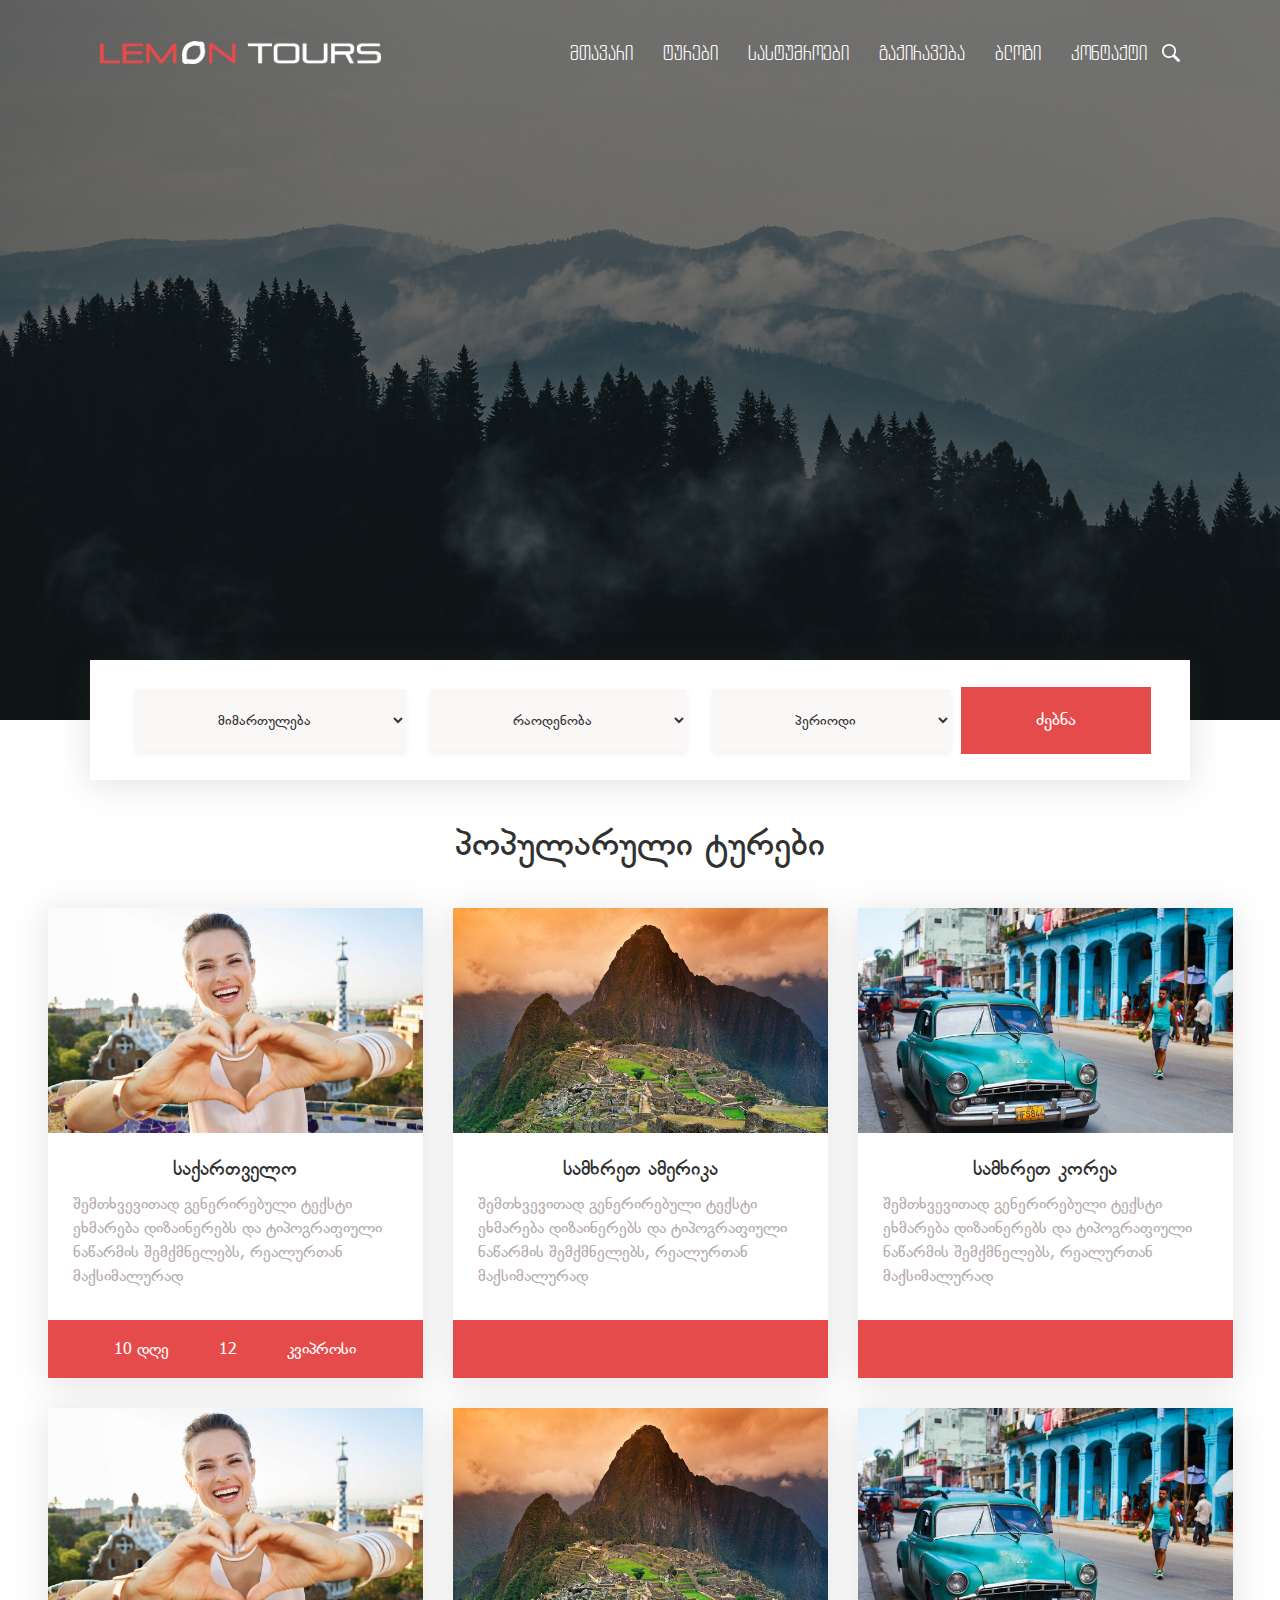
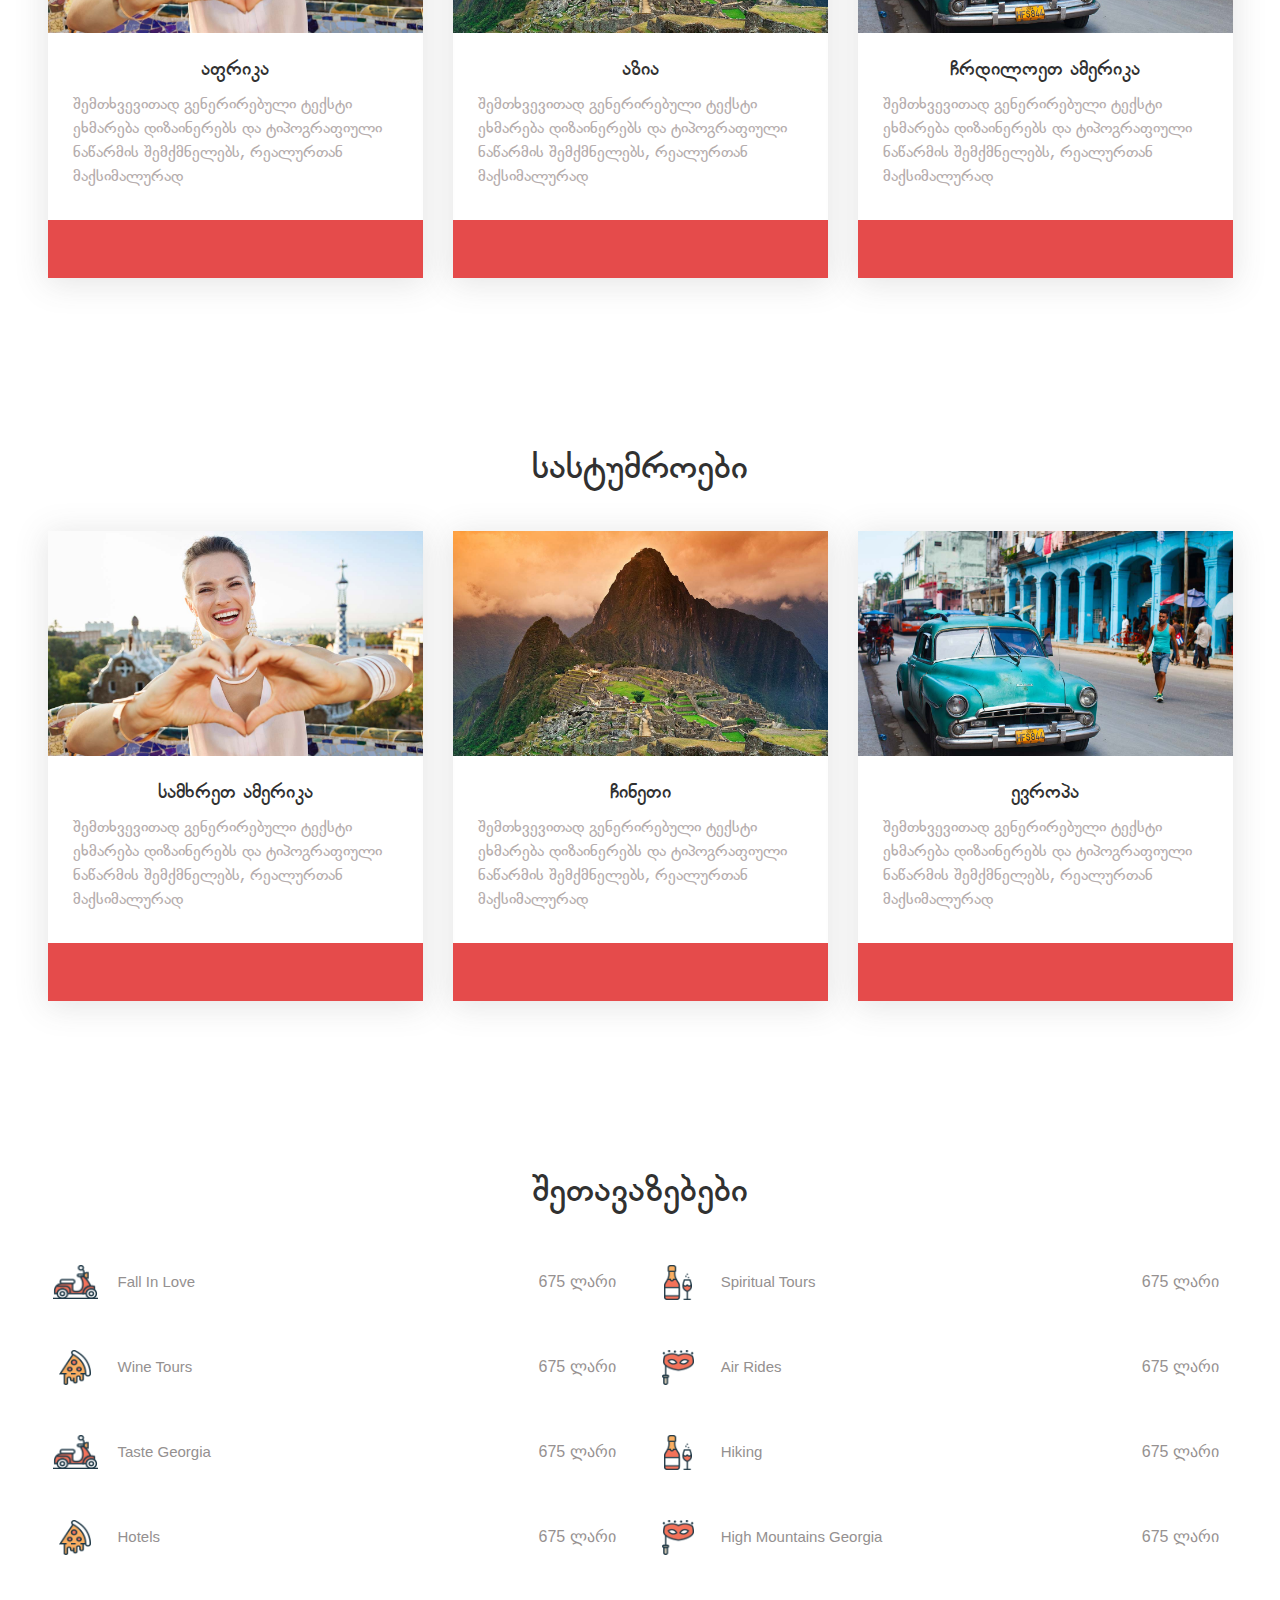
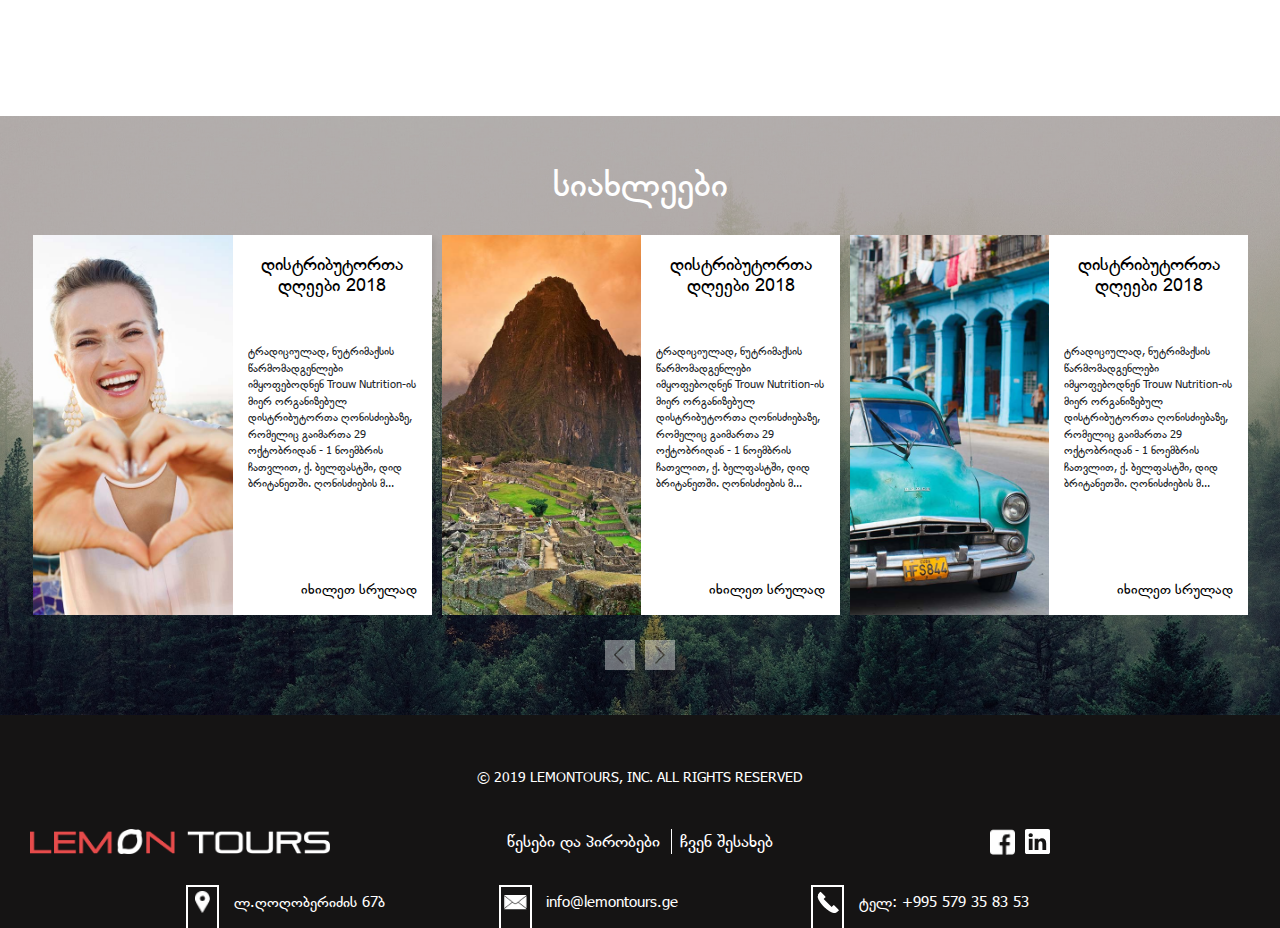
==== index.html @ aba12d97 "FirstPage" ====
<!DOCTYPE html>
<html lang="en">
<head>
  <meta charset="UTF-8">
  <meta name="viewport" content="width=device-width, initial-scale=1.0">
  <meta http-equiv="X-UA-Compatible" content="ie=edge">
  <title>LemonTours</title>
  <link rel="shortcut icon"  href="images/favicon.png">
  <link rel="stylesheet" href="owl.carousel.min.css">
  <link rel="stylesheet" href="style.css">
  <link rel="stylesheet" href="https://stackpath.bootstrapcdn.com/bootstrap/4.3.1/css/bootstrap.min.css" integrity="sha384-ggOyR0iXCbMQv3Xipma34MD+dH/1fQ784/j6cY/iJTQUOhcWr7x9JvoRxT2MZw1T" crossorigin="anonymous">
</head>
<body>

  <div id="main_container">
    <header>
      <div class="logo_area">
        <a href=""><img src="images/logo.png" alt=""></a>
      </div>
      <div class="main_nav">
      <nav>
        <ul>
          <li><a href="">მთავარი</a></li>
          <li><a href="">ტურები</a></li>
          <li><a href="">სასტუმროები</a></li>
          <li><a href="">გაქირავება</a></li>
          <li><a href="">ბლოგი</a></li>
          <li><a href="">კონტაქტი</a></li>
        </ul>
      </nav>
      <a href=""><img src="images/search.svg" alt=""></a>
      </div>
    </header>
    <div class="product_filter">
      <div class="main_filter">
      <select class="destination">
          <option value="0">მიმართულება</option>
          <option value="1">BMW</option>
          <option value="2">BMW</option>
          <option value="2">BMW</option>
        </select>
        <select>
          <option value="0">რაოდენობა</option>
          <option value="1">BMW</option>
          <option value="2">BMW</option>
          <option value="2">BMW</option>
        </select>
        <select>
          <option value="0">პერიოდი</option>
          <option value="1">BMW</option>
          <option value="2">BMW</option>
          <option value="2">BMW</option>
        </select>
    </div>
      <div id="filter_search"><a href="">ძებნა</a></div>
    </div>
  </div>
  <div class="popular_tours">
    <h1>პოპულარული ტურები</h1>
    <div class="all_tours">
      <div class="main_tour">
        <div class="tour_img">
          <img src="images/tour1.jpg" alt="">
        </div>
        <div class="tours_main">
          <div class="tour_title">
            <h2>საქართველო</h2>
          </div>
          <div class="tour_s_info">
            <p>შემთხვევითად გენერირებული ტექსტი ეხმარება დიზაინერებს და ტიპოგრაფიული ნაწარმის შემქმნელებს, რეალურთან მაქსიმალურად</p>
          </div>
        </div>
        <div class="tour_b_info">
          <span class="day">10 დღე</span>
          <span class="people">12</span>
          <span class="location">კვიპროსი</span>
        </div>
      </div>
      <div class="main_tour">
        <div class="tour_img">
          <img src="images/tour2.jpg" alt="">
        </div>
        <div class="tours_main">
          <div class="tour_title">
            <h2>სამხრეთ ამერიკა</h2>
          </div>
          <div class="tour_s_info">
            <p>შემთხვევითად გენერირებული ტექსტი ეხმარება დიზაინერებს და ტიპოგრაფიული ნაწარმის შემქმნელებს, რეალურთან მაქსიმალურად</p>
          </div>
        </div>
        <div class="tour_b_info"></div>
      </div>
      <div class="main_tour">
        <div class="tour_img">
          <img src="images/tour3.jpg" alt="">
        </div>
        <div class="tours_main">
          <div class="tour_title">
            <h2>სამხრეთ კორეა</h2>
          </div>
          <div class="tour_s_info">
            <p>შემთხვევითად გენერირებული ტექსტი ეხმარება დიზაინერებს და ტიპოგრაფიული ნაწარმის შემქმნელებს, რეალურთან მაქსიმალურად</p>
          </div>
        </div>
        <div class="tour_b_info"></div>
      </div>
      <div class="main_tour">
        <div class="tour_img">
          <img src="images/tour1.jpg" alt="">
        </div>
        <div class="tours_main">
          <div class="tour_title">
            <h2>აფრიკა</h2>
          </div>
          <div class="tour_s_info">
            <p>შემთხვევითად გენერირებული ტექსტი ეხმარება დიზაინერებს და ტიპოგრაფიული ნაწარმის შემქმნელებს, რეალურთან მაქსიმალურად</p>
          </div>
        </div>
        <div class="tour_b_info"></div>
      </div>
      <div class="main_tour">
        <div class="tour_img">
          <img src="images/tour2.jpg" alt="">
        </div>
        <div class="tours_main">
          <div class="tour_title">
            <h2>აზია</h2>
          </div>
          <div class="tour_s_info">
            <p>შემთხვევითად გენერირებული ტექსტი ეხმარება დიზაინერებს და ტიპოგრაფიული ნაწარმის შემქმნელებს, რეალურთან მაქსიმალურად</p>
          </div>
        </div>
        <div class="tour_b_info"></div>
      </div>
      <div class="main_tour">
        <div class="tour_img">
          <img src="images/tour3.jpg" alt="">
        </div>
        <div class="tours_main">
          <div class="tour_title">
            <h2>ჩრდილოეთ ამერიკა</h2>
          </div>
          <div class="tour_s_info">
            <p>შემთხვევითად გენერირებული ტექსტი ეხმარება დიზაინერებს და ტიპოგრაფიული ნაწარმის შემქმნელებს, რეალურთან მაქსიმალურად</p>
          </div>
        </div>
        <div class="tour_b_info"></div>
      </div>
    </div>
  </div>
  <div class="popular_tours">
    <h1>სასტუმროები</h1>
    <div class="all_tours">
      <div class="main_tour">
        <div class="tour_img">
          <img src="images/tour1.jpg" alt="">
        </div>
        <div class="tours_main">
          <div class="tour_title">
            <h2>სამხრეთ ამერიკა</h2>
          </div>
          <div class="tour_s_info">
            <p>შემთხვევითად გენერირებული ტექსტი ეხმარება დიზაინერებს და ტიპოგრაფიული ნაწარმის შემქმნელებს, რეალურთან მაქსიმალურად</p>
          </div>
        </div>
        <div class="tour_b_info"></div>
      </div>
      <div class="main_tour">
        <div class="tour_img">
          <img src="images/tour2.jpg" alt="">
        </div>
        <div class="tours_main">
          <div class="tour_title">
            <h2>ჩინეთი</h2>
          </div>
          <div class="tour_s_info">
            <p>შემთხვევითად გენერირებული ტექსტი ეხმარება დიზაინერებს და ტიპოგრაფიული ნაწარმის შემქმნელებს, რეალურთან მაქსიმალურად</p>
          </div>
        </div>
        <div class="tour_b_info"></div>
      </div>
      <div class="main_tour">
        <div class="tour_img">
          <img src="images/tour3.jpg" alt="">
        </div>
        <div class="tours_main">
          <div class="tour_title">
            <h2>ევროპა</h2>
          </div>
          <div class="tour_s_info">
            <p>შემთხვევითად გენერირებული ტექსტი ეხმარება დიზაინერებს და ტიპოგრაფიული ნაწარმის შემქმნელებს, რეალურთან მაქსიმალურად</p>
          </div>
        </div>
        <div class="tour_b_info"></div>
      </div>
    </div>
  </div>
  <div class="lemons_offers">
    <h3>შეთავაზებები</h3>
    <div class="main_offers">
      <div class="offer_item">
        <a href="">
          <img src="images/tour.png" alt="">
          <h5>Fall In Love</h5>
          <span>675 ლარი</span>
        </a>
      </div>
      <div class="offer_item">
        <a href="">
          <img src="images/tour1.png" alt="">
          <h5>Spiritual Tours</h5>
          <span>675 ლარი</span>
        </a>
      </div>
      <div class="offer_item">
        <a href="">
          <img src="images/tour2.png" alt="">
          <h5>Wine Tours</h5>
          <span>675 ლარი</span>
        </a>
      </div>
      <div class="offer_item">
        <a href="">
          <img src="images/tour3.png" alt="">
          <h5>Air Rides</h5>
          <span>675 ლარი</span>
        </a>
      </div>
      <div class="offer_item">
        <a href="">
          <img src="images/tour.png" alt="">
          <h5>Taste Georgia</h5>
          <span>675 ლარი</span>
        </a>
      </div>
      <div class="offer_item">
        <a href="">
          <img src="images/tour1.png" alt="">
          <h5>Hiking</h5>
          <span>675 ლარი</span>
        </a>
      </div>
      <div class="offer_item">
        <a href="">
          <img src="images/tour2.png" alt="">
          <h5>Hotels</h5>
          <span>675 ლარი</span>
        </a>
      </div>
      <div class="offer_item">
        <a href="">
          <img src="images/tour3.png" alt="">
          <h5>High Mountains Georgia</h5>
          <span>675 ლარი</span>
        </a>
      </div>
    </div>
  </div>
  <div class="blog_section">
    <h3>სიახლეები</h3>
    <div class="all_blog">
      <div class="owl-carousel owl-theme">
        <div class="item">
          <div class="news_box">
            <div class="news_img_box">
              <a href=""><img src="images/tour1.jpg" alt=""></a>
            </div>
            <div class="news_info_box">
              <div class="news_info_text">
                <h3>დისტრიბუტორთა დღეები 2018</h3>
                <div class="news_text_wrapper">
                  <p>ტრადიციულად, ნუტრიმაქსის წარმომადგენლები იმყოფებოდნენ Trouw Nutrition-ის მიერ ორგანიზებულ დისტრიბუტორთა ღონისძიებაზე, რომელიც გაიმართა 29 ოქტობრიდან - 1 ნოემბრის ჩათვლით, ქ. ბელფასტში, დიდ ბრიტანეთში.
ღონისძიების მ...</p>
                </div>
              </div>
              <a href="">იხილეთ სრულად</a>
            </div>
          </div>
        </div>
        <div class="item">
          <div class="news_box">
            <div class="news_img_box">
              <a href=""><img src="images/tour2.jpg" alt=""></a>
            </div>
            <div class="news_info_box">
              <div class="news_info_text">
                <h3>დისტრიბუტორთა დღეები 2018</h3>
                <div class="news_text_wrapper">
                  <p>ტრადიციულად, ნუტრიმაქსის წარმომადგენლები იმყოფებოდნენ Trouw Nutrition-ის მიერ ორგანიზებულ დისტრიბუტორთა ღონისძიებაზე, რომელიც გაიმართა 29 ოქტობრიდან - 1 ნოემბრის ჩათვლით, ქ. ბელფასტში, დიდ ბრიტანეთში.
ღონისძიების მ...</p>
                </div>
              </div>
              <a href="">იხილეთ სრულად</a>
            </div>
          </div>
        </div>
        <div class="item">
          <div class="news_box">
            <div class="news_img_box">
              <a href=""><img src="images/tour3.jpg" alt=""></a>
            </div>
            <div class="news_info_box">
              <div class="news_info_text">
                <h3>დისტრიბუტორთა დღეები 2018</h3>
                <div class="news_text_wrapper">
                  <p>ტრადიციულად, ნუტრიმაქსის წარმომადგენლები იმყოფებოდნენ Trouw Nutrition-ის მიერ ორგანიზებულ დისტრიბუტორთა ღონისძიებაზე, რომელიც გაიმართა 29 ოქტობრიდან - 1 ნოემბრის ჩათვლით, ქ. ბელფასტში, დიდ ბრიტანეთში.
ღონისძიების მ...</p>
                </div>
              </div>
              <a href="">იხილეთ სრულად</a>
            </div>
          </div>
        </div>
        <div class="item">
          <div class="news_box">
            <div class="news_img_box">
              <a href=""><img src="images/tour1.jpg" alt=""></a>
            </div>
            <div class="news_info_box">
              <div class="news_info_text">
                <h3>დისტრიბუტორთა დღეები 2018</h3>
                <div class="news_text_wrapper">
                  <p>ტრადიციულად, ნუტრიმაქსის წარმომადგენლები იმყოფებოდნენ Trouw Nutrition-ის მიერ ორგანიზებულ დისტრიბუტორთა ღონისძიებაზე, რომელიც გაიმართა 29 ოქტობრიდან - 1 ნოემბრის ჩათვლით, ქ. ბელფასტში, დიდ ბრიტანეთში.
ღონისძიების მ...</p>
                </div>
              </div>
              <a href="">იხილეთ სრულად</a>
            </div>
          </div>
        </div>
      </div>
    </div>
  </div>
  <div class="container-fluid footer_fluid">
  <div class="col-12 d-flex justify-content-center copyright_col">
    <div class="copyright_box text-center">
      <span>© 2019 LEMONTOURS, INC. ALL RIGHTS RESERVED</span>
    </div>
  </div>

  <div class="container footer_container">
    <div class="row">
      <div class="col-md-3 col-sm-12 ftr_rule_col">
        <div class="footer_mail_box">
          <!-- <div class="footer_send_meil">
            <input type="text" name="subs" placeholder="მეილი">
            <button name="subscriber"></button>
          </div> -->
          <a href=""><img src="images/logo.png" alt=""></a>
        </div>
      </div>


      <div class="col-md-6 col-sm-12 ftr_rule_col">
        <div class="footer_cnt_box">
          <a href="">წესები და პირობები</a>
          <a href="about_use.html">ჩვენ შესახებ</a>
        </div>
      </div>


      <div class="col-md-3 col-sm-12 ftr_rule_col footer_icons_col">
        <div class="footer_icons">
          <a href="https://www.facebook.com/" target="_blank"><img src="images/fb.png"></a>
          <a href=""><img src="images/linkedin.svg"></a>
          <!--<a href=""><img src="/nutrimax/assets/images/icons/google.png"></a>-->
        </div>
      </div>
    </div>


    <div class="row justify-content-center footer_bot_row">
      <div class="col-md-3 col-sm-12">
        <div class="footer_address_box footer_address_left">
          <span><img src="images/location.png" width="23"></span>
          <span>ლ.ღოღობერიძის 67ბ</span>
        </div>
      </div>


      <div class="col-md-3 col-sm-12">
        <div class="footer_address_box footer_address_center">
          <span><img src="images/email.png" width="23"></span>
          <span>info@lemontours.ge</span>
        </div>
      </div>


      <div class="col-md-3 col-sm-12">
        <div class="footer_address_box footer_address_right">
          <span><img src="images/phone.png" width="23"></span>
          <span>ტელ: +995 579 35 83 53</span>
        </div>
      </div>
    </div>
  </div>
</div>



  <script src="jquery-3.3.1.min.js"></script>
  <script src="owl.carousel.min.js"></script>
  <script src="script.js"></script>

  <script>
      $('.owl-carousel').owlCarousel({
          // autoplay:true,
          // autoplayTimeout: 3000,
          autoplayHoverPause:true,
          loop:true,
          margin:10,
          nav:true,
          responsive:{
              0:{
                  items:1
              },
              600:{
                  items:3
              },
              1000:{
                  items:3
              }
          }
      });
  </script>

</body>
</html>
---- style.css ----
@font-face { font-family:tech ; src: url('fonts/BPG Tech 08 Caps.ttf'); }
@font-face { font-family:glaho ; src: url('fonts/BPG_Glaho.ttf'); }
@font-face { font-family:bpgtahoma ; src: url('fonts/bpg_tahoma_glaho.ttf'); }



*  {
  margin: 0;
}
ul {
  margin: 0!important;
  padding: 0!important;
}
h1, h2, h3, h4, h5, h6 {
  margin-bottom: 0!important;
}
a {
  text-decoration: none!important;
}
a:hover {
  text-decoration: none!important;
}
nav a:hover {
  color: #e54b4b!important;
  transition: 0.5s;
}
#main_container {
  width: 100%;
  height: 80vh;
  background-image: radial-gradient(rgba(0,0,0,.5),rgba(0,0,0,.5)) ,url(images/mainbg.jpg);
  background-position: center center;
  background-repeat: no-repeat;
  background-size: cover;
  position: relative;
}
/* Handle */
::-webkit-scrollbar-thumb {
  background: #e54b4b;
}
::-webkit-scrollbar {
  width: 5px;
}
header {
  display: flex!important;
  justify-content: space-between;
  padding: 40px 100px;
}
.logo_area img {
  height: 23px;
}
.main_nav {
  display: flex;
  /*align-items: center;*/
  justify-content: center;
}
.main_nav img {
  height: 18px;
}
nav {
  display: flex;
  align-items: center;
}
nav a {
  text-decoration: none;
  color: white;
  transition: 0.5s;
}
nav ul {
  justify-content: center;
  display: flex;
  list-style: none;
}
nav ul li {
  list-style: none;
  font-size: 20px;
  margin: 0 15px;
  font-family: tech;
}
.product_filter {
  width: 1100px;
  height: 120px;
  background-color: white;
  position: absolute;
  top: 100%;
  left: 50%;
  transform: translate(-50%, -50%);
  box-shadow: 0 4px 30.08px 1.92px rgba(80,78,78,.15);
  display: flex;
  align-items: center;
  padding: 26px 35px;
  box-sizing: border-box;
}
.all_tours {
  display: flex;
  justify-content: center;
  flex-wrap: wrap;
  max-width: 1215px;

}
.popular_tours {
  width: 100%;
  padding: 50px 0;
  display: flex;
  justify-content: center;
  flex-direction: column;
  align-items: center;
}
.popular_tours h1  {
  text-align: center;
  color: #313131;
  font-family: glaho;
  font-size: 36px;
  padding: 55px 0 25px;
}
.main_tour {
  width: 375px;
  height: 470px;
  box-shadow: 0 4px 30.08px 1.92px rgba(80,78,78,.15);
  position: relative;
  margin: 15px;
}

.tour_img {
  display: flex;
  flex-direction: column;
  justify-content: center;
  overflow: hidden;
  height: 225px;
}
.tour_img img {
  object-fit: contain;
}
.tours_main {
  padding: 25px;
  display: flex;
  justify-content: center;
  align-items: center;
  flex-direction: column;
}
.tour_s_info {
  padding-bottom: 60px;
  height: 60px;
}
.tour_s_info p {
  color: #b5adad;
  font-size: 16px;
  font-family:bpgtahoma;
}
.tour_title h2 {
  font-size: 20px;
  color: #313131;
  text-align: center;
  padding-bottom: 10px;
  font-family: glaho;
}
.tour_b_info {
  background-color: #e54b4b;
  width: 100%;
  height: 58px;
  position: absolute;
  bottom: 0;
}
.lemons_offers {
  width: 100%;
  height: 650px;
  background-color: white;
  padding: 50px 0;
}
.lemons_offers h3 {
    text-align: center;
    color: #313131;
    font-family: glaho;
    font-size: 36px;
    padding: 55px 0 25px;
}
.blog_section h3 {
  text-align: center;
  color: white;
  font-size: 36px;
  padding-bottom: 25px;
  font-family: glaho;
}
.blog_section {
  width: 100%;
  background-image: radial-gradient(rgba(0,0,0,.3),rgba(0,0,0,.3)) ,url(images/blogphoto.jpg);
  background-position: center center;
  background-repeat: no-repeat;
  background-size: cover;
  padding: 50px 0 100px;
  display: flex;
  flex-direction: column;
  align-items: center;
}
.blog_info {
  width: 375px;
  margin: 15px;
  position: relative;
}
.blog_title {
  width: 100%;
  background-color: #151414;
  height: 40px;
  position: absolute;
  bottom: 0;
  display: flex;
  align-items: center;
  justify-content: center;
  transition: 0.5s;
}
.blog_title h1 {
  font-size:16px;
  font-family: glaho;
  color: white;
}


.news_box {
    display: flex;
    box-shadow: 3px 4px 7px 0px #0000001f;
    align-items: self-end;
    background-color: #fff;
}
.news_box .news_img_box {
    width: 50%;
    height: 380px;
}
.news_box .news_img_box a {
    display: block;
    height: 100%;
}
.news_box .news_info_box {
    width: 50%;
    padding: 20px 15px 15px;
    background-color: #fff;
    display: flex;
    flex-direction: column;
    justify-content: space-between;
    height: 380px;
}
.news_box .news_info_box .news_info_text {
    height: 70%;
    display: flex;
    flex-direction: column;
    justify-content: flex-start;
}
.news_box .news_info_box .news_info_text h3 {
    color: #000;
    font-size: 18px;
    height: 80px;
    text-align: center;
    overflow-y: scroll;
    font-family: glaho;
}
.news_box .news_img_box a img {
  width: 100%;
  height: 100%;
  background-size: cover;
  transition: all .4s;
  object-fit: cover;
}
.news_text_wrapper {
    height: 165px;
    overflow-y: hidden;
    margin-top: 13px;
    font-size: 11px;
    font-family: bpgtahoma;
}
.home_news_fluid .home_news_container .news_box .news_info_box .news_info_text p {
    color: #000;
    font-size: 13px;
    text-align: justify;
    word-break: break-all;
    padding-right: 5px;
    font-family: 'Conv_bpg_mrgvlovani_2009';
}
.news_box .news_info_box a {
    text-align: right;
    color: #000;
    display: block;
    font-family: bpgtahoma;
    font-size: 14px;
}














.all_blog {
  display: flex;
  justify-content: center;
  flex-wrap: wrap;
  max-width: 1215px;
  height: 380px;
}
.blog_title:hover {
  height: 110px;
  transition: 0.5s;
}
.blog_img {
  display: flex;
  flex-direction: column;
  justify-content: center;
  overflow: hidden;
  height: 225px;
}

.blog_img img {
  object-fit: contain;
}

.tour_b_info {
  display: flex;
  justify-content: center;
  align-items: center;
}
.tour_b_info span {
  color: white;
  font-size: 16px;
  font-family: bpgtahoma;
  margin: 0 25px;
}
.main_offers {
  width: 1215px;
  margin: 0 auto;
  display: flex;
  flex-wrap: wrap;
}
.offer_item {
  width: 48%;
  background-color: transparent;
  display: flex;
  margin: 10px;
  height: 65px;
  padding: 0 10px;
  transition: 0.5s;
}

.offer_item:hover {
  box-shadow: 0 4px 30.08px 1.92px rgba(80,78,78,.15);
  transition: 0.5s;
}
.offer_item a span {
  color: #969191;
}
.offer_item h5:hover {
  color: #e54b4b;
  transition: 0.5s;
}
.offer_item img {
  width: 45px;
  height: 35px;
  object-fit: contain;
}
.offer_item a {
  display: flex;
  align-items: center;
  width: 100%;
}
.offer_item h5 {
  padding-left: 20px;
  color: #949090;
  transition: 0.5s;
  font-size: 15px;
}
.offer_item span {
  margin-left: auto;
}

#filter_search {
  height: 67px;
  width: 190px;
  background-color: #e54b4b;
  display: flex;
  justify-content: center;
  align-items: center;
  cursor: pointer;
}
#filter_search a {
  color: white;
  font-family: bpgtahoma;
  font-size: 17px;
}

.main_filter select {
  color: #353535;
  font-size: 14px;
  border:none;
  background-color: #faf7f7;
  padding: 20px 79px;
  font-family: bpgtahoma;
  margin: 0 10px;
  outline: none;
  box-shadow: 0px 3px 6px 0px rgba(24, 24, 24, 0.06);
}
.destination {
  position: relative;
}
.destination select:before {

}




.footer_fluid {
  background-color: #151414;
  padding-top: 50px;
}
.footer_fluid .copyright_box span {
    color: #fff;
    font-size: 14px;
    font-family:bpgtahoma ;
}
.footer_fluid .footer_container {
      max-width: 1376px;
    padding-top: 40px;
}
.footer_fluid .footer_container .footer_mail_box span {
    display: block;
    font-size: 16px;
    color: #fff;
    font-family:bpgtahoma ;
}
.footer_mail_box img {
  width: 300px;
}
.footer_send_meil {
    display: flex;
}
.footer_send_meil input {
    outline: none;
    background-color: transparent;
    border: 2px solid #fff;
    border-right: none;
    color: #fff;
    font-family:bpgtahoma ;
    margin: 0;
    width: 145px;
    padding: 4px 7px 0px;
}

.footer_send_meil button {
    background-position: 15px center;
}
.footer_send_meil button {
    background-color: transparent;
    border: none;
    outline: none;
    background-position: 30px center;
    background-image: url(../images/icons/send_btn.png);
    background-repeat: no-repeat;
    border: 2px solid #fff;
    border-left: none;
    width: 40px;
}
.footer_mail_box > a >img {
    width: 300px;
}
.footer_fluid .footer_container .footer_cnt_box {
    display: flex;
    justify-content: center;
    height: 100%;
    align-items: center;
}

.footer_fluid .footer_container .footer_cnt_box a:not(:last-child) {
    padding-right: 20px;
    position: relative;
}

.footer_fluid .footer_container .footer_cnt_box a {
    font-size: 17px;
    color: #fff;
    font-family:bpgtahoma ;
}

.footer_fluid .footer_container .footer_icons {
    height: 100%;
    display: flex;
    align-items: center;
    max-width: 270px;
    /* justify-content: space-between; */
    margin-left: auto;
}
.footer_fluid .footer_container .footer_icons a {
    padding-left: 10px;
}
.footer_fluid .footer_container .footer_bot_row {
    margin-top: 30px;
}
.footer_bot_row img {
  height: 22px;
  object-fit: contain;
}
.footer_fluid .footer_container .footer_address_box.footer_address_left {
    justify-content: flex-end;
}

.footer_fluid .footer_container .footer_cnt_box a:not(:last-child):after {
    content: "";
    position: absolute;
    top: 0;
    right: 8px;
    width: 1px;
    height: 100%;
    background-color: #fff;
}
.footer_fluid .footer_container .footer_address_box span:first-child {
    display: inline-block;
    border: 2px solid #fff;
    border-bottom: none;
    padding: 3px;
    height: 43px;
}
.footer_fluid .footer_container .footer_icons a img {
    width: 25px;
}
.footer_fluid .footer_container .footer_address_box span:last-child {
    color: #fff;
    font-size: 15px;
    padding-left: 10px;
    padding-top: 10px;
    font-family:bpgtahoma ;
}

.owl-nav {
    display: flex;
    justify-content: center;
    align-items: center;
    padding: 25px 0px;
}
 .owl-nav button.owl-prev {
    background-image: url(images/arrow_left.png)!important;
    margin-right: 10px;
}

.owl-nav button {
    width: 30px;
    height: 30px;
    border: 1px solid #000;
    outline: none;
    background-position: center!important;
    background-size: cover!important;
    transition: all .4s;
    opacity: .4;
}
.owl-nav button:hover {
  opacity: 1;
  transition: all .4s;
}
.owl-nav button.owl-next {
    background-image: url(images/arrow_right.png)!important;
}
.owl-nav button span {
    display: none;
}


.owl-carousel .owl-item img {
    /* width: auto;
    max-width: 400px;
    max-height: 245px; */
    margin: 0 auto;
}
.owl-carousel {
    max-width: 1215px;
    max-height: 250px;
    margin:0 auto;
}
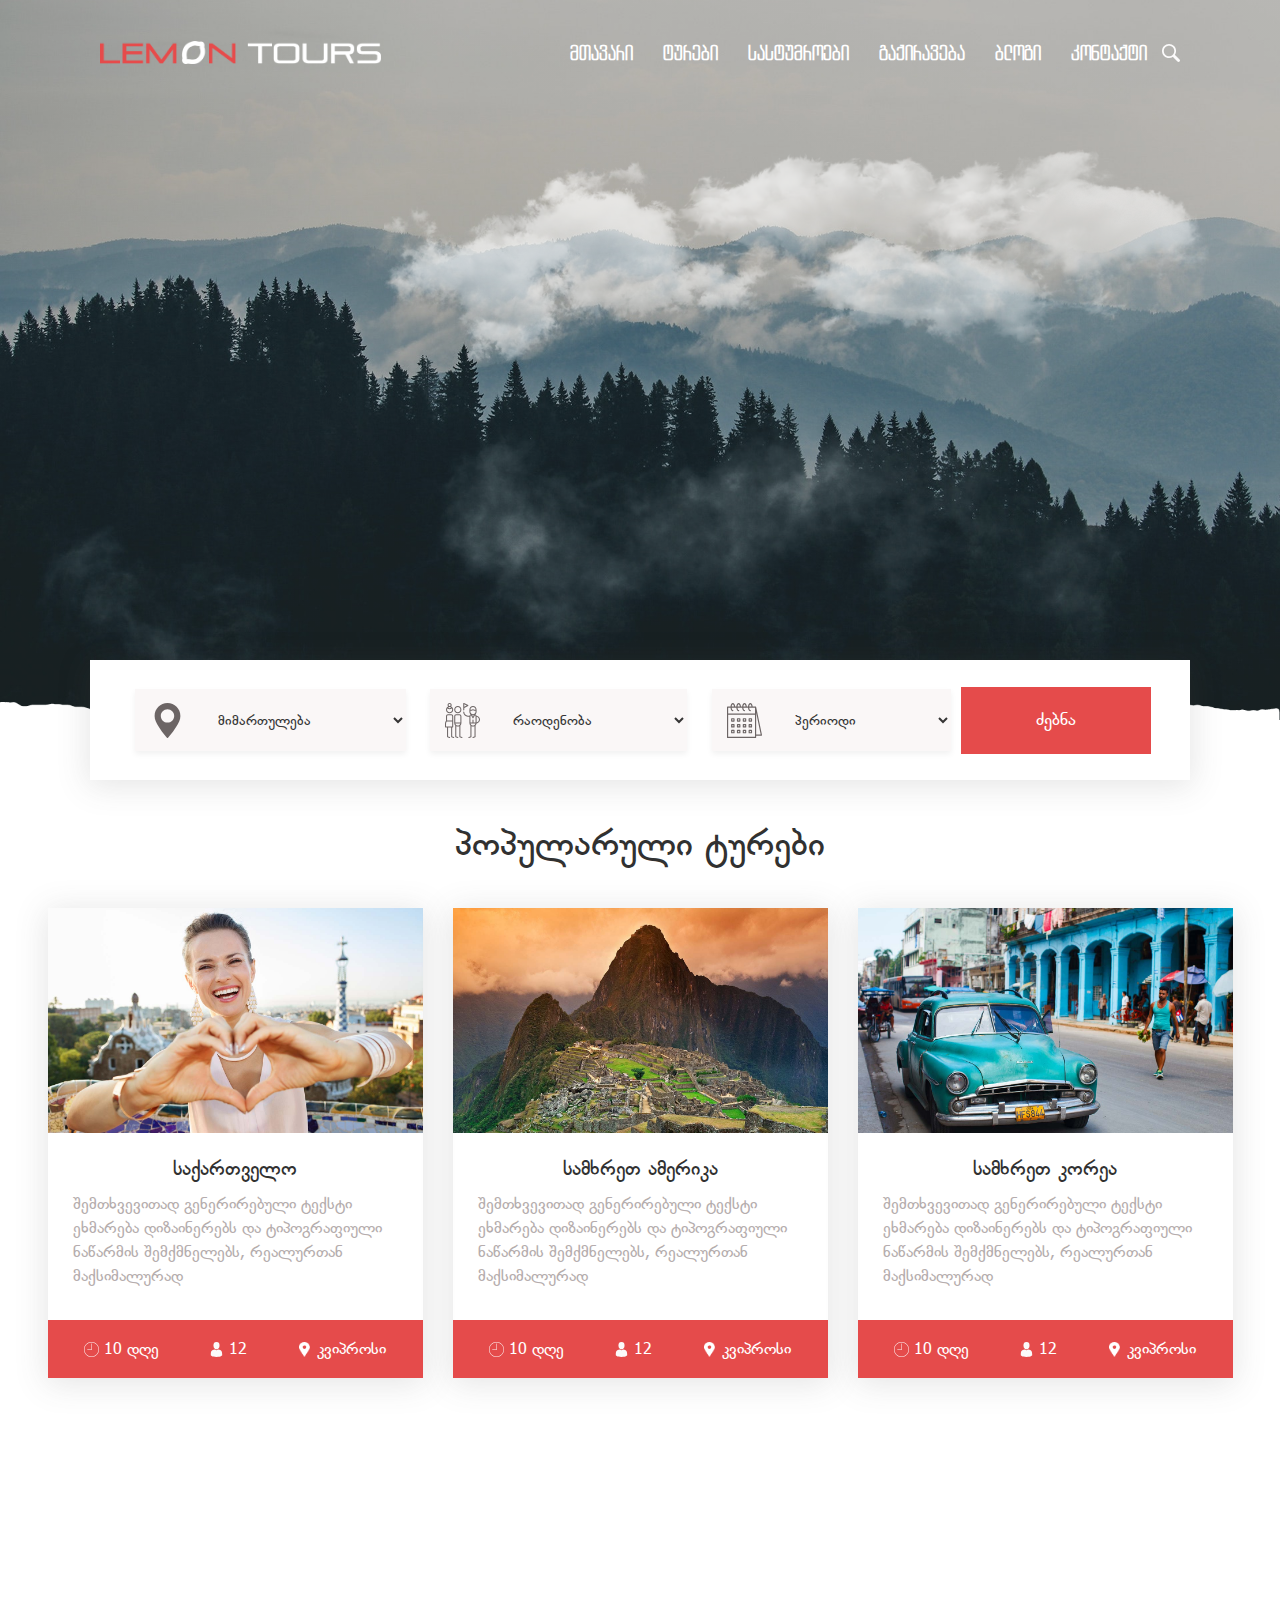
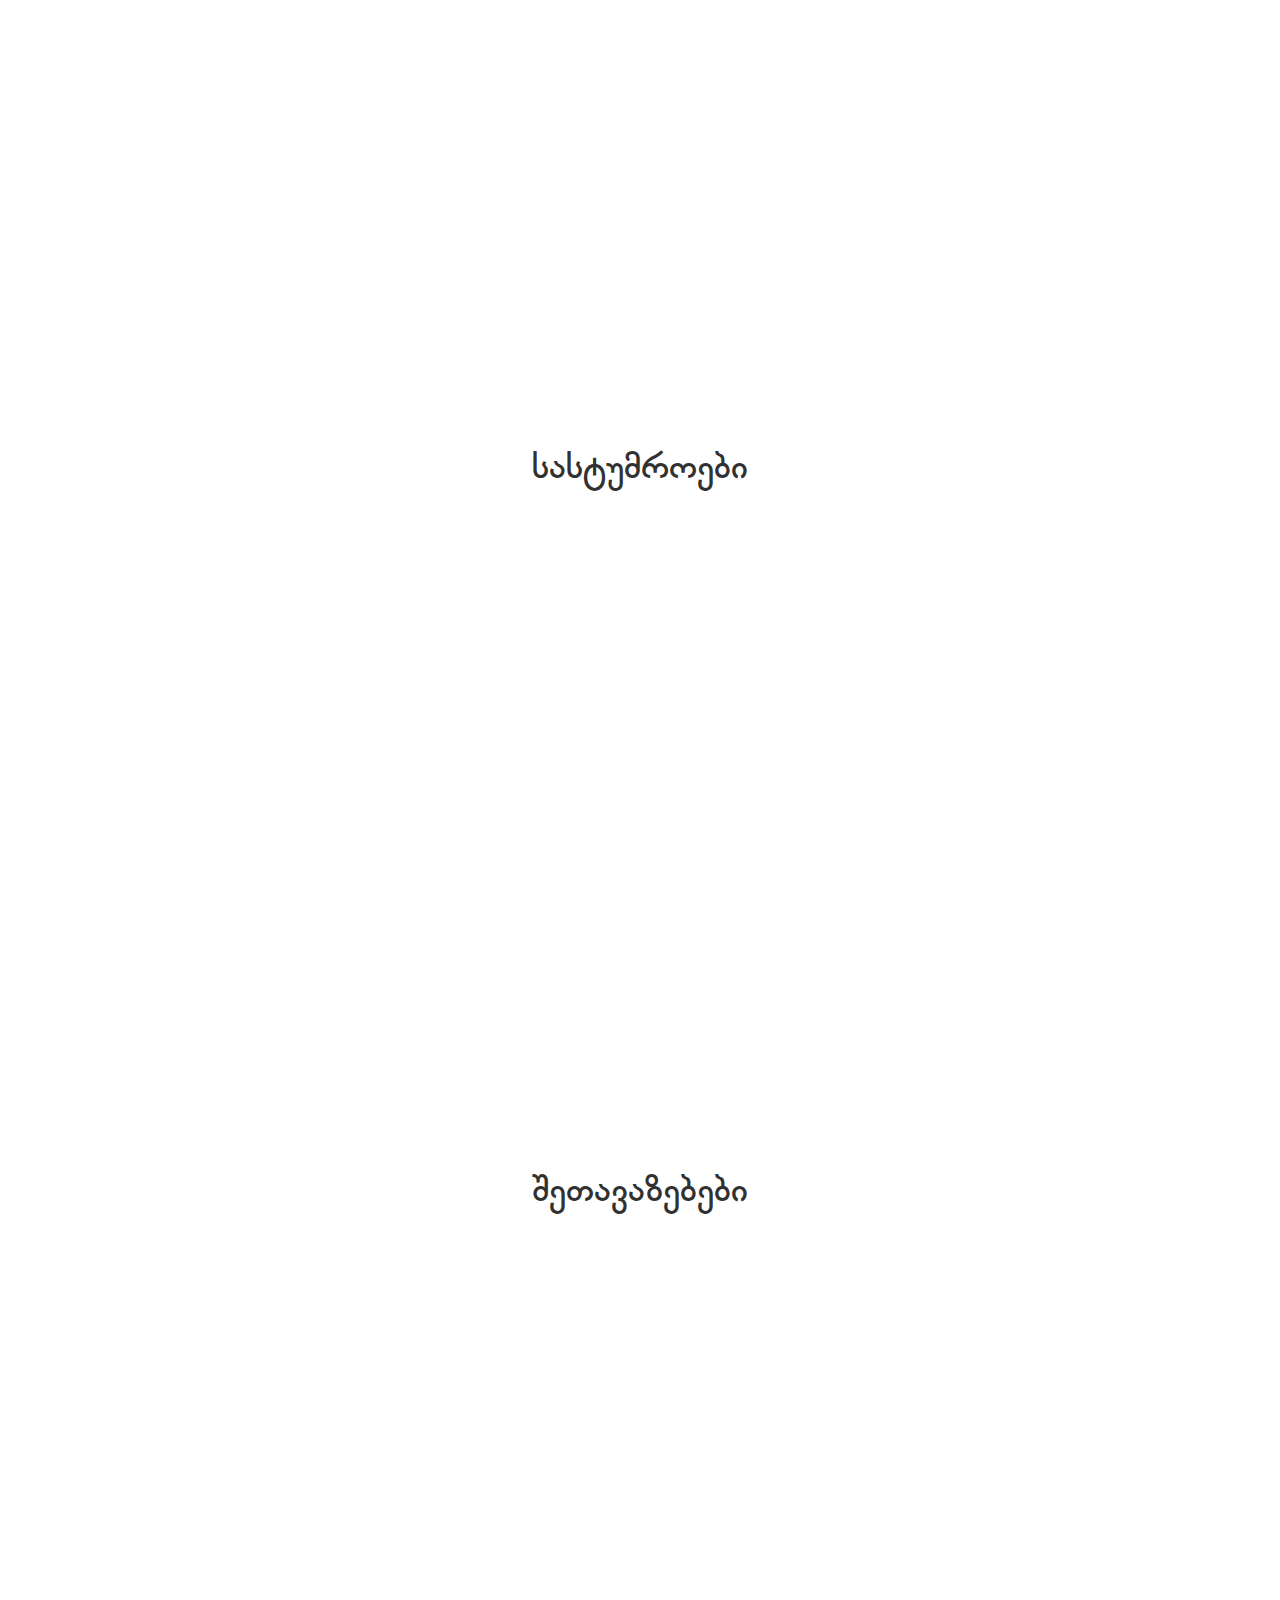
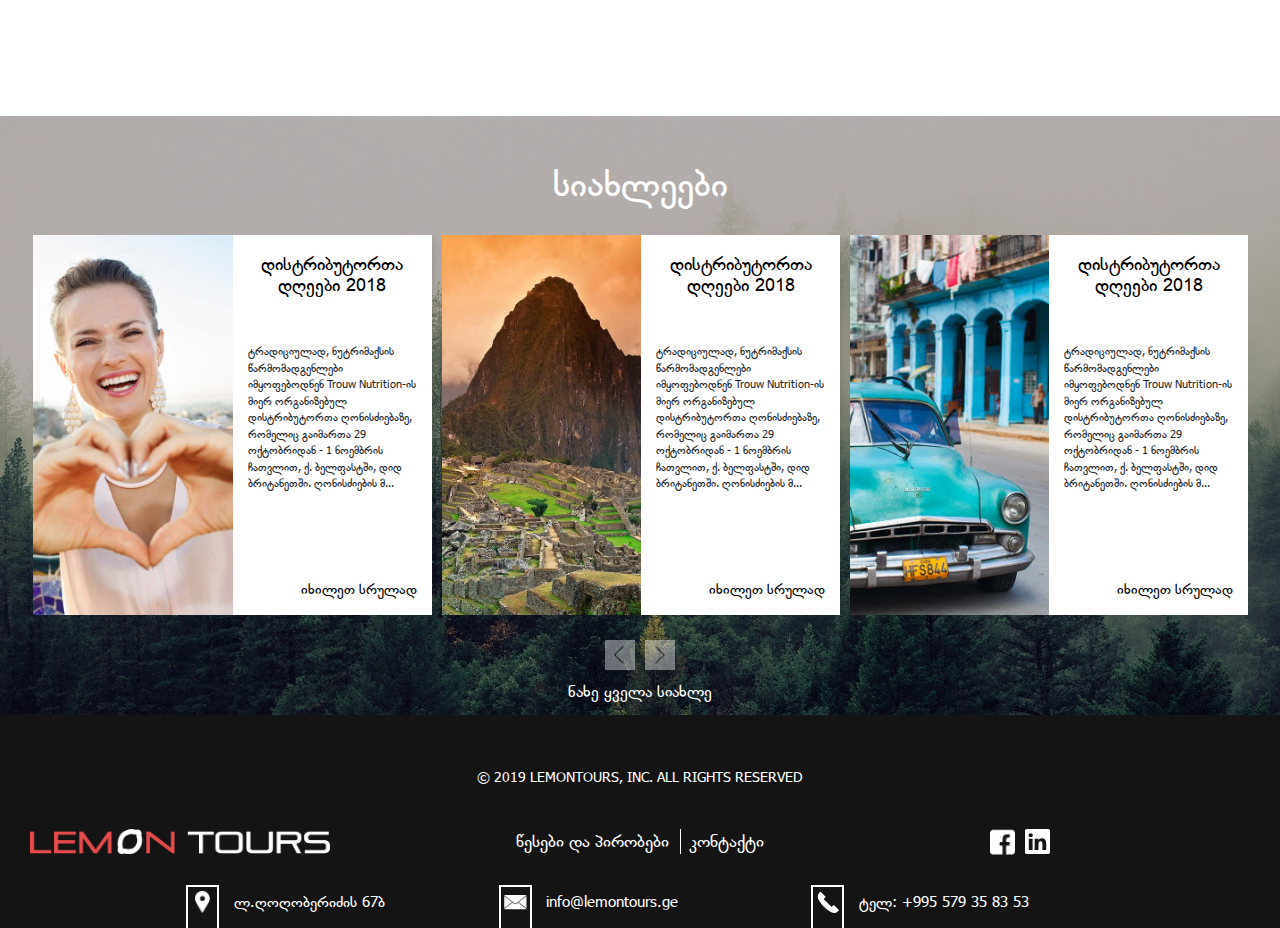
==== commit 5e64467c: "Done" ====
--- a/index.html
+++ b/index.html
@@ -8,60 +8,74 @@
   <link rel="shortcut icon"  href="images/favicon.png">
   <link rel="stylesheet" href="owl.carousel.min.css">
   <link rel="stylesheet" href="style.css">
+  <link rel="stylesheet" href="animate.css">
   <link rel="stylesheet" href="https://stackpath.bootstrapcdn.com/bootstrap/4.3.1/css/bootstrap.min.css" integrity="sha384-ggOyR0iXCbMQv3Xipma34MD+dH/1fQ784/j6cY/iJTQUOhcWr7x9JvoRxT2MZw1T" crossorigin="anonymous">
 </head>
 <body>
 
   <div id="main_container">
+    <img src="images/cloud1.png" alt="">
+    <img src="images/cloud2.png" alt="">
+    <!-- <img src="images/cloud3.png" alt="">
+    <img src="images/cloud4.png" alt=""> -->
     <header>
       <div class="logo_area">
-        <a href=""><img src="images/logo.png" alt=""></a>
+        <a href="index.html"><img src="images/logo.png" alt=""></a>
       </div>
       <div class="main_nav">
       <nav>
         <ul>
-          <li><a href="">მთავარი</a></li>
-          <li><a href="">ტურები</a></li>
+          <li><a href="index.html">მთავარი</a></li>
+          <li><a href="tours.html">ტურები</a></li>
           <li><a href="">სასტუმროები</a></li>
           <li><a href="">გაქირავება</a></li>
-          <li><a href="">ბლოგი</a></li>
-          <li><a href="">კონტაქტი</a></li>
+          <li><a href="blog.html">ბლოგი</a></li>
+          <li><a href="contact.html">კონტაქტი</a></li>
         </ul>
       </nav>
-      <a href=""><img src="images/search.svg" alt=""></a>
+      <div class="header_search_box">
+        <a href="#"><img src="images/search.svg" alt=""></a>
+        <div class="search_bar">
+          <input type="text" name="">
+        </div>
+      </div>
       </div>
     </header>
     <div class="product_filter">
       <div class="main_filter">
       <select class="destination">
           <option value="0">მიმართულება</option>
-          <option value="1">BMW</option>
-          <option value="2">BMW</option>
-          <option value="2">BMW</option>
+          <option value="1">ბელგია</option>
+          <option value="2">იტალია</option>
+          <option value="2">საფრანგეთი</option>
         </select>
         <select>
           <option value="0">რაოდენობა</option>
-          <option value="1">BMW</option>
-          <option value="2">BMW</option>
-          <option value="2">BMW</option>
+          <option value="1">2</option>
+          <option value="2">6</option>
+          <option value="2">8</option>
         </select>
         <select>
           <option value="0">პერიოდი</option>
-          <option value="1">BMW</option>
-          <option value="2">BMW</option>
-          <option value="2">BMW</option>
+          <option value="1">1</option>
+          <option value="2">2</option>
+          <option value="2">3</option>
         </select>
     </div>
       <div id="filter_search"><a href="">ძებნა</a></div>
+    </div>
+    <div class="bottom_line">
+      <img src="images/middle.png" alt="">
     </div>
   </div>
   <div class="popular_tours">
     <h1>პოპულარული ტურები</h1>
     <div class="all_tours">
-      <div class="main_tour">
-        <div class="tour_img">
+      <div class="wow bounceInUp" data-wow-duration="2s">
+      <div class="main_tour">
+        <a href=""><div class="tour_img">
           <img src="images/tour1.jpg" alt="">
-        </div>
+        </div></a>
         <div class="tours_main">
           <div class="tour_title">
             <h2>საქართველო</h2>
@@ -71,15 +85,17 @@
           </div>
         </div>
         <div class="tour_b_info">
-          <span class="day">10 დღე</span>
-          <span class="people">12</span>
-          <span class="location">კვიპროსი</span>
-        </div>
-      </div>
-      <div class="main_tour">
-        <div class="tour_img">
+          <span class="day"><img src="images/time.svg" alt="">10 დღე</span>
+          <span class="people"><img src="images/man-user.svg" alt="">12</span>
+          <span class="location"><img src="images/location.png" alt="">კვიპროსი</span>
+        </div>
+      </div>
+    </div>
+    <div class="wow bounceInUp" data-wow-duration="2s">
+      <div class="main_tour">
+        <a href=""><div class="tour_img">
           <img src="images/tour2.jpg" alt="">
-        </div>
+        </div></a>
         <div class="tours_main">
           <div class="tour_title">
             <h2>სამხრეთ ამერიკა</h2>
@@ -88,12 +104,18 @@
             <p>შემთხვევითად გენერირებული ტექსტი ეხმარება დიზაინერებს და ტიპოგრაფიული ნაწარმის შემქმნელებს, რეალურთან მაქსიმალურად</p>
           </div>
         </div>
-        <div class="tour_b_info"></div>
-      </div>
-      <div class="main_tour">
-        <div class="tour_img">
+        <div class="tour_b_info">
+          <span class="day"><img src="images/time.svg" alt="">10 დღე</span>
+          <span class="people"><img src="images/man-user.svg" alt="">12</span>
+          <span class="location"><img src="images/location.png" alt="">კვიპროსი</span>
+        </div>
+      </div>
+    </div>
+    <div class="wow bounceInUp" data-wow-duration="2s">
+      <div class="main_tour">
+        <a href=""><div class="tour_img">
           <img src="images/tour3.jpg" alt="">
-        </div>
+        </div></a>
         <div class="tours_main">
           <div class="tour_title">
             <h2>სამხრეთ კორეა</h2>
@@ -102,12 +124,18 @@
             <p>შემთხვევითად გენერირებული ტექსტი ეხმარება დიზაინერებს და ტიპოგრაფიული ნაწარმის შემქმნელებს, რეალურთან მაქსიმალურად</p>
           </div>
         </div>
-        <div class="tour_b_info"></div>
-      </div>
-      <div class="main_tour">
-        <div class="tour_img">
+        <div class="tour_b_info">
+          <span class="day"><img src="images/time.svg" alt="">10 დღე</span>
+          <span class="people"><img src="images/man-user.svg" alt="">12</span>
+          <span class="location"><img src="images/location.png" alt="">კვიპროსი</span>
+        </div>
+      </div>
+    </div>
+    <div class="wow bounceInUp" data-wow-duration="2s">
+      <div class="main_tour">
+        <a href=""><div class="tour_img">
           <img src="images/tour1.jpg" alt="">
-        </div>
+        </div><a>
         <div class="tours_main">
           <div class="tour_title">
             <h2>აფრიკა</h2>
@@ -116,12 +144,18 @@
             <p>შემთხვევითად გენერირებული ტექსტი ეხმარება დიზაინერებს და ტიპოგრაფიული ნაწარმის შემქმნელებს, რეალურთან მაქსიმალურად</p>
           </div>
         </div>
-        <div class="tour_b_info"></div>
-      </div>
-      <div class="main_tour">
-        <div class="tour_img">
+        <div class="tour_b_info">
+          <span class="day"><img src="images/time.svg" alt="">10 დღე</span>
+          <span class="people"><img src="images/man-user.svg" alt="">12</span>
+          <span class="location"><img src="images/location.png" alt="">კვიპროსი</span>
+        </div>
+      </div>
+    </div>
+    <div class="wow bounceInUp" data-wow-duration="2s">
+      <div class="main_tour">
+        <a href=""><div class="tour_img">
           <img src="images/tour2.jpg" alt="">
-        </div>
+        </div></a>
         <div class="tours_main">
           <div class="tour_title">
             <h2>აზია</h2>
@@ -130,12 +164,18 @@
             <p>შემთხვევითად გენერირებული ტექსტი ეხმარება დიზაინერებს და ტიპოგრაფიული ნაწარმის შემქმნელებს, რეალურთან მაქსიმალურად</p>
           </div>
         </div>
-        <div class="tour_b_info"></div>
-      </div>
-      <div class="main_tour">
-        <div class="tour_img">
+        <div class="tour_b_info">
+          <span class="day"><img src="images/time.svg" alt="">10 დღე</span>
+          <span class="people"><img src="images/man-user.svg" alt="">12</span>
+          <span class="location"><img src="images/location.png" alt="">კვიპროსი</span>
+        </div>
+      </div>
+    </div>
+    <div class="wow bounceInUp" data-wow-duration="2s">
+      <div class="main_tour">
+        <a href=""><div class="tour_img">
           <img src="images/tour3.jpg" alt="">
-        </div>
+        </div></a>
         <div class="tours_main">
           <div class="tour_title">
             <h2>ჩრდილოეთ ამერიკა</h2>
@@ -144,59 +184,83 @@
             <p>შემთხვევითად გენერირებული ტექსტი ეხმარება დიზაინერებს და ტიპოგრაფიული ნაწარმის შემქმნელებს, რეალურთან მაქსიმალურად</p>
           </div>
         </div>
-        <div class="tour_b_info"></div>
-      </div>
-    </div>
-  </div>
-  <div class="popular_tours">
+        <div class="tour_b_info">
+          <span class="day"><img src="images/time.svg" alt="">10 დღე</span>
+          <span class="people"><img src="images/man-user.svg" alt="">12</span>
+          <span class="location"><img src="images/location.png" alt="">კვიპროსი</span>
+        </div>
+      </div>
+    </div>
+    </div>
+  </div>
+  <div class="popular_hotels">
     <h1>სასტუმროები</h1>
-    <div class="all_tours">
-      <div class="main_tour">
-        <div class="tour_img">
-          <img src="images/tour1.jpg" alt="">
-        </div>
-        <div class="tours_main">
-          <div class="tour_title">
+    <div class="all_hotels">
+      <div class="wow zoomIn" data-wow-duration="2s">
+      <div  class="main_hotel">
+        <a href=""><div class="hotel_img">
+          <img src="images/hotel.jpg" alt="">
+        </div></a>
+        <div class="hotels_main">
+          <div class="hotel_title">
             <h2>სამხრეთ ამერიკა</h2>
           </div>
-          <div class="tour_s_info">
-            <p>შემთხვევითად გენერირებული ტექსტი ეხმარება დიზაინერებს და ტიპოგრაფიული ნაწარმის შემქმნელებს, რეალურთან მაქსიმალურად</p>
-          </div>
-        </div>
-        <div class="tour_b_info"></div>
-      </div>
-      <div class="main_tour">
-        <div class="tour_img">
-          <img src="images/tour2.jpg" alt="">
-        </div>
-        <div class="tours_main">
-          <div class="tour_title">
+          <div class="hotel_s_info">
+            <p>შემთხვევითად გენერირებული ტექსტი ეხმარება დიზაინერებს და ტიპოგრაფიული ნაწარმის შემქმნელებს, რეალურთან მაქსიმალურად</p>
+          </div>
+        </div>
+        <div class="hotel_b_info">
+          <span class="day"><img src="images/time.svg" alt="">10 დღე</span>
+          <span class="people"><img src="images/man-user.svg" alt="">12</span>
+          <span class="location"><img src="images/location.png" alt="">კვიპროსი</span>
+        </div>
+      </div>
+    </div>
+    <div class="wow zoomIn" data-wow-duration="2s">
+      <div class="main_hotel">
+        <a href=""><div class="tour_img">
+          <img src="images/hotel1.jpg" alt="">
+        </div></a>
+        <div class="hotels_main">
+          <div class="hotel_title">
             <h2>ჩინეთი</h2>
           </div>
-          <div class="tour_s_info">
-            <p>შემთხვევითად გენერირებული ტექსტი ეხმარება დიზაინერებს და ტიპოგრაფიული ნაწარმის შემქმნელებს, რეალურთან მაქსიმალურად</p>
-          </div>
-        </div>
-        <div class="tour_b_info"></div>
-      </div>
-      <div class="main_tour">
-        <div class="tour_img">
-          <img src="images/tour3.jpg" alt="">
-        </div>
-        <div class="tours_main">
-          <div class="tour_title">
+          <div class="hotel_s_info">
+            <p>შემთხვევითად გენერირებული ტექსტი ეხმარება დიზაინერებს და ტიპოგრაფიული ნაწარმის შემქმნელებს, რეალურთან მაქსიმალურად</p>
+          </div>
+        </div>
+        <div class="hotel_b_info">
+          <span class="day"><img src="images/time.svg" alt="">10 დღე</span>
+          <span class="people"><img src="images/man-user.svg" alt="">12</span>
+          <span class="location"><img src="images/location.png" alt="">კვიპროსი</span>
+        </div>
+      </div>
+    </div>
+    <div class="wow zoomIn" data-wow-duration="2s">
+      <div class="main_hotel">
+        <a href=""><div class="hotel_img">
+          <img src="images/hotel2.jpg" alt="">
+        </div></a>
+        <div class="hotels_main">
+          <div class="hotel_title">
             <h2>ევროპა</h2>
           </div>
-          <div class="tour_s_info">
-            <p>შემთხვევითად გენერირებული ტექსტი ეხმარება დიზაინერებს და ტიპოგრაფიული ნაწარმის შემქმნელებს, რეალურთან მაქსიმალურად</p>
-          </div>
-        </div>
-        <div class="tour_b_info"></div>
-      </div>
+          <div class="hotel_s_info">
+            <p>შემთხვევითად გენერირებული ტექსტი ეხმარება დიზაინერებს და ტიპოგრაფიული ნაწარმის შემქმნელებს, რეალურთან მაქსიმალურად</p>
+          </div>
+        </div>
+        <div class="hotel_b_info">
+          <span class="day"><img src="images/time.svg" alt="">10 დღე</span>
+          <span class="people"><img src="images/man-user.svg" alt="">12</span>
+          <span class="location"><img src="images/location.png" alt="">კვიპროსი</span>
+        </div>
+      </div>
+    </div>
     </div>
   </div>
   <div class="lemons_offers">
     <h3>შეთავაზებები</h3>
+    <div class="wow zoomIn" data-wow-duration="2s">
     <div class="main_offers">
       <div class="offer_item">
         <a href="">
@@ -255,6 +319,7 @@
         </a>
       </div>
     </div>
+  </div>
   </div>
   <div class="blog_section">
     <h3>სიახლეები</h3>
@@ -273,7 +338,7 @@
 ღონისძიების მ...</p>
                 </div>
               </div>
-              <a href="">იხილეთ სრულად</a>
+              <a href="blogdetail.html">იხილეთ სრულად</a>
             </div>
           </div>
         </div>
@@ -290,7 +355,7 @@
 ღონისძიების მ...</p>
                 </div>
               </div>
-              <a href="">იხილეთ სრულად</a>
+              <a href="blogdetail.html">იხილეთ სრულად</a>
             </div>
           </div>
         </div>
@@ -307,7 +372,7 @@
 ღონისძიების მ...</p>
                 </div>
               </div>
-              <a href="">იხილეთ სრულად</a>
+              <a href="blogdetail.html">იხილეთ სრულად</a>
             </div>
           </div>
         </div>
@@ -324,12 +389,13 @@
 ღონისძიების მ...</p>
                 </div>
               </div>
-              <a href="">იხილეთ სრულად</a>
-            </div>
-          </div>
-        </div>
-      </div>
-    </div>
+              <a href="blogdetail.html">იხილეთ სრულად</a>
+            </div>
+          </div>
+        </div>
+      </div>
+    </div>
+    <a href="blog.html">ნახე ყველა სიახლე</a>
   </div>
   <div class="container-fluid footer_fluid">
   <div class="col-12 d-flex justify-content-center copyright_col">
@@ -354,7 +420,7 @@
       <div class="col-md-6 col-sm-12 ftr_rule_col">
         <div class="footer_cnt_box">
           <a href="">წესები და პირობები</a>
-          <a href="about_use.html">ჩვენ შესახებ</a>
+          <a href="about_use.html">კონტაქტი</a>
         </div>
       </div>
 
@@ -401,6 +467,10 @@
   <script src="jquery-3.3.1.min.js"></script>
   <script src="owl.carousel.min.js"></script>
   <script src="script.js"></script>
+  <script src="wow.min.js"></script>
+  <script>
+    new WOW().init();
+  </script>
 
   <script>
       $('.owl-carousel').owlCarousel({
--- a/style.css
+++ b/style.css
@@ -27,12 +27,70 @@
 #main_container {
   width: 100%;
   height: 80vh;
-  background-image: radial-gradient(rgba(0,0,0,.5),rgba(0,0,0,.5)) ,url(images/mainbg.jpg);
+  background-image: radial-gradient(rgba(0,0,0,.2),rgba(0,0,0,.2)) ,url(images/mainbg.jpg);
   background-position: center center;
   background-repeat: no-repeat;
   background-size: cover;
   position: relative;
 }
+#main_container > img {
+  position: absolute;
+  animation-name: moveAnime;
+  animation-duration: 22s;
+  top: 20%;
+  left: 30%;
+  animation-iteration-count: infinite;
+}
+#main_container > img:nth-child(2) {
+  position: absolute;
+  animation-name: moveAnime;
+  animation-duration: 22s;
+  top: 20%;
+  left: 70%;
+  animation-iteration-count: infinite;
+}
+@keyframes moveAnime {
+  0%, 100% {
+    -webkit-transform: translate3d(0, 0, 0);
+    transform: translate3d(0, 0, 0);
+  }
+
+  12.5% {
+    -webkit-transform: translate3d(6px, 4px, 0);
+    transform: translate3d(6px, 4px, 0);
+  }
+
+  25% {
+    -webkit-transform: translate3d(10px, 10px, 0);
+    transform: translate3d(10px, 10px, 0);
+  }
+
+  37.5% {
+    -webkit-transform: translate3d(6px, 12px, 0);
+    transform: translate3d(6px, 12px, 0);
+  }
+
+  50% {
+    -webkit-transform: translate3d(0px, 20px, 0);
+    transform: translate3d(0px, 20px, 0);
+  }
+
+  62.5% {
+    -webkit-transform: translate3d(-6px, 12px, 0);
+    transform: translate3d(-6px, 12px, 0);
+  }
+
+  75% {
+    -webkit-transform: translate3d(-10px, 10px, 0);
+    transform: translate3d(-10px, 10px, 0);
+  }
+
+  87.5% {
+    -webkit-transform: translate3d(-6px, 4px, 0);
+    transform: translate3d(-6px, 4px, 0);
+  }
+}
+
 /* Handle */
 ::-webkit-scrollbar-thumb {
   background: #e54b4b;
@@ -44,7 +102,17 @@
   display: flex!important;
   justify-content: space-between;
   padding: 40px 100px;
-}
+  transition: .4s;
+}
+header.fixed {
+  position: fixed;
+  background-color: #949090;
+  width: 100%;
+  transition: .4s;
+  z-index: 8888;
+  padding: 20px 100px;
+}
+
 .logo_area img {
   height: 23px;
 }
@@ -55,6 +123,28 @@
 }
 .main_nav img {
   height: 18px;
+}
+.header_search_box {
+  display: flex;
+  position: relative;
+}
+.header_search_box .search_bar {
+    position: absolute;
+    top: -3px;
+    right: 30px;
+    width: 0px;
+    overflow: hidden;
+    transition: .4s;
+}
+.header_search_box .search_bar input {
+    background-color: #fff;
+    width: 100%;
+    outline: none;
+    padding: 5px 5px;
+    font-family: glaho;
+}
+.header_search_box .search_bar.active {
+    width: 200px;
 }
 nav {
   display: flex;
@@ -63,6 +153,7 @@
 nav a {
   text-decoration: none;
   color: white;
+  font-weight: bold;
   transition: 0.5s;
 }
 nav ul {
@@ -75,6 +166,13 @@
   font-size: 20px;
   margin: 0 15px;
   font-family: tech;
+}
+.bottom_line {
+  position: absolute;
+  bottom: -25px;
+}
+.bottom_line img {
+  width: 100%;
 }
 .product_filter {
   width: 1100px;
@@ -88,6 +186,7 @@
   display: flex;
   align-items: center;
   padding: 26px 35px;
+  z-index: 999;
   box-sizing: border-box;
 }
 .all_tours {
@@ -118,8 +217,13 @@
   box-shadow: 0 4px 30.08px 1.92px rgba(80,78,78,.15);
   position: relative;
   margin: 15px;
-}
-
+  transition: 0.5s;
+}
+.main_tour:hover {
+  transform: scale(1.01,1.01);
+  transition: 0.5s;
+  box-shadow: 0 4px 30.08px 1.92px rgba(80,78,78,.7);
+}
 .tour_img {
   display: flex;
   flex-direction: column;
@@ -127,7 +231,7 @@
   overflow: hidden;
   height: 225px;
 }
-.tour_img img {
+.tour_img  img {
   object-fit: contain;
 }
 .tours_main {
@@ -160,6 +264,110 @@
   position: absolute;
   bottom: 0;
 }
+.tour_b_info img {
+  width: 15px;
+  height: 15px;
+  margin-right: 5px;
+  object-fit: contain;
+}
+
+/* HOTELS */
+.all_hotels {
+  display: flex;
+  justify-content: center;
+  flex-wrap: wrap;
+  max-width: 1215px;
+
+}
+.popular_hotels {
+  width: 100%;
+  padding: 50px 0;
+  display: flex;
+  justify-content: center;
+  flex-direction: column;
+  align-items: center;
+}
+.popular_hotels h1  {
+  text-align: center;
+  color: #313131;
+  font-family: glaho;
+  font-size: 36px;
+  padding: 55px 0 25px;
+}
+.main_hotel {
+  width: 375px;
+  height: 470px;
+  box-shadow: 0 4px 30.08px 1.92px rgba(80,78,78,.15);
+  position: relative;
+  margin: 15px;
+  transition: 0.5s;
+}
+.main_hotel:hover  {
+  transform: scale(1.01,1.01);
+  transition: 0.5s;
+  box-shadow: 0 4px 30.08px 1.92px rgba(80,78,78,.7);
+}
+.hotel_img {
+  display: flex;
+  flex-direction: column;
+  justify-content: center;
+  overflow: hidden;
+  height: 225px;
+}
+.hotel_img img {
+  object-fit: contain;
+}
+.hotels_main {
+  padding: 25px;
+  display: flex;
+  justify-content: center;
+  align-items: center;
+  flex-direction: column;
+}
+.hotel_s_info {
+  padding-bottom: 60px;
+  height: 60px;
+}
+.hotel_s_info p {
+  color: #b5adad;
+  font-size: 16px;
+  font-family:bpgtahoma;
+}
+.hotel_title h2 {
+  font-size: 20px;
+  color: #313131;
+  text-align: center;
+  padding-bottom: 10px;
+  font-family: glaho;
+}
+.hotel_b_info {
+  background-color: #e54b4b;
+  width: 100%;
+  height: 58px;
+  position: absolute;
+  bottom: 0;
+}
+.hotel_b_info img {
+  width: 15px;
+  height: 15px;
+  margin-right: 5px;
+  object-fit: contain;
+}
+.hotel_b_info {
+  display: flex;
+  justify-content: center;
+  align-items: center;
+}
+.hotel_b_info span {
+  color: white;
+  font-size: 16px;
+  font-family: bpgtahoma;
+  margin: 0 25px;
+  display: flex;
+  align-items: center;
+}
+/* HOTELS */
+
 .lemons_offers {
   width: 100%;
   height: 650px;
@@ -190,6 +398,17 @@
   display: flex;
   flex-direction: column;
   align-items: center;
+  position: relative;
+}
+.blog_section > a {
+  position: absolute;
+  bottom: 10px;
+  z-index: 999;
+  color: white;
+  font-family: glaho;
+}
+.blog_section > a:hover {
+  color: white;
 }
 .blog_info {
   width: 375px;
@@ -327,6 +546,8 @@
   font-size: 16px;
   font-family: bpgtahoma;
   margin: 0 25px;
+  display: flex;
+  align-items: center;
 }
 .main_offers {
   width: 1215px;
@@ -401,16 +622,27 @@
   outline: none;
   box-shadow: 0px 3px 6px 0px rgba(24, 24, 24, 0.06);
 }
-.destination {
-  position: relative;
-}
-.destination select:before {
-
-}
-
-
-
-
+.main_filter select:first-child {
+  background-image: url(images/location.svg);
+  background-repeat: no-repeat;
+  background-size: cover;
+  background-size: 35px;
+  background-position: 15px;
+}
+.main_filter select:nth-child(2) {
+  background-image: url(images/tour.svg);
+  background-repeat: no-repeat;
+  background-size: cover;
+  background-size: 35px;
+  background-position: 15px;
+}
+.main_filter select:nth-child(3) {
+  background-image: url(images/calendar.svg);
+  background-repeat: no-repeat;
+  background-size: cover;
+  background-size: 35px;
+  background-position: 15px;
+}
 .footer_fluid {
   background-color: #151414;
   padding-top: 50px;
@@ -563,8 +795,6 @@
 .owl-nav button span {
     display: none;
 }
-
-
 .owl-carousel .owl-item img {
     /* width: auto;
     max-width: 400px;
@@ -576,3 +806,666 @@
     max-height: 250px;
     margin:0 auto;
 }
+/* BLOG */
+#blog_container {
+  width: 100%;
+  height: 65vh;
+  background-image: radial-gradient(rgba(0,0,0,.5),rgba(0,0,0,.5)) ,url(images/blogbg.jpg);
+  background-position: center center;
+  background-repeat: no-repeat;
+  background-size: cover;
+  position: relative;
+}
+.blog_intro_text  h3 {
+  color: white;
+  font-size: 50px;
+  font-family: glaho;
+}
+.blog_intro_text {
+  position: absolute;
+  top: 50%;
+  left: 50%;
+  transform: translate(-50%, -50%);
+  display: flex;
+  flex-direction: column;
+}
+.blogdetails_intro_text  h3 {
+  color: white;
+  font-size: 40px;
+  font-family: glaho;
+}
+.blogdetails_intro_text {
+  position: absolute;
+  top: 50%;
+  left: 50%;
+  transform: translate(-50%, -50%);
+  display: flex;
+  flex-direction: column;
+}
+.blog_container {
+  height: 1320px;
+  width: 100%;
+  padding: 30px 0;
+  background-color: #F4F4F4;
+}
+
+.news_fluid {
+  padding: 30px 0;
+  background-color: #F4F4F4; }
+
+.news_tittle {
+    text-align: center;
+    margin-bottom: 30px;
+}
+.news_tittle h2 {
+    color: #e54b4b;
+    padding: 5px 10px;
+    display: inline-block;
+    font-family: glaho;
+    font-size: 35px;
+}
+.news_container {
+    max-width: 1505px;
+}
+.staties_main_col .stat_main_tittle {
+    background-color: #e54b4b;
+    text-align: center;
+    padding: 3px 0;
+}
+.staties_main_col .stat_main_tittle h2 {
+    color: #fff;
+    font-family: glaho;
+    font-size: 25px;
+}
+.staties_main_col .col-lg-12:not(:last-child) {
+    margin-bottom: 20px;
+}
+.stat_main_box .stats_img a img {
+    width: 100%;
+    max-height: 270px;
+    object-fit: cover;
+}
+.stat_info_box {
+    background-color: #fff;
+    padding: 25px 13px;
+}
+.stat_info_box h3 {
+    color: #e54b4b;
+    font-size: 23px;
+    font-family: glaho;
+    text-align: center;
+    margin-bottom: 18px;
+}
+.stat_info_box p {
+    color: #00233A;
+    font-family: bpgtahoma;
+    font-size: 15px;
+}
+.stat_info_box a {
+    color: #e54b4b;
+    font-size: 20px;
+    font-family: bpgtahoma;
+    font-size: 20px;
+    float: right;
+    position: relative;
+    margin-right: 47px;
+}
+.month_staties_main_col .month_news_tittle {
+    background-color: #e54b4b;
+    text-align: center;
+    padding: 3px 0;
+}
+.month_staties_main_col .month_news_tittle h2 {
+    color: #fff;
+    font-family: glaho;
+    font-size: 25px;
+}
+.month_staties_main_col .col-lg-12:not(:last-child) {
+    margin-bottom: 7px;
+}
+.month_staties_main_col .month_stat_box {
+    display: flex;
+}
+.month_staties_main_col .month_stat_box .month_stat_img_box {
+    flex: 0 0 50%;
+}
+.month_staties_main_col .month_stat_box .month_stat_img_box a {
+    display: block;
+}
+.month_staties_main_col .month_stat_box .month_stat_img_box a img {
+    width: 100%;
+    object-fit: cover;
+    height: 225px;
+}
+.month_staties_main_col .month_stat_info_box {
+    flex-grow: 1;
+    padding: 40px 15px;
+}
+.month_staties_main_col .month_stat_info_box .month_title_text h3 {
+    color: #e54b4b;
+    font-family: glaho;
+    font-size: 18px;
+    margin-bottom: 5px;
+}
+.month_staties_main_col .month_stat_info_box .month_title_text p {
+    color: #414042;
+    font-size: 12px;
+    font-family: bpgtahoma;
+}
+.month_staties_main_col .month_stat_info_box a {
+    color: #e54b4b;
+    font-size: 14px;
+    font-family: bpgtahoma;
+    position: relative;
+    margin-right: 47px;
+    float: right;
+}
+.month_staties_main_col .month_stat_info_box a:after {
+    content: "";
+    position: absolute;
+    width: 50%;
+    height: 1px;
+    background-color: #e54b4b;
+    top: 50%;
+    transform: translateY(-50%);
+    right: -45px;
+    z-index: 100;
+}
+@media (min-width: 1200px) {
+.container {
+    max-width: 1450px!important;
+}
+
+}
+.news_in_content_fluid {
+    background-color: #F4F4F4;
+}
+.news_in_content_fluid .container {
+    max-width: 1450px;
+    padding: 0px 0px 300px;
+}
+.news_in_main_text .news_in_tittle {
+    text-align: center;
+    margin: 40px 0;
+}
+.news_in_main_text .news_in_tittle h2 {
+    color: #e54b4b;
+    font-family: glaho;
+    font-size: 35px;
+    padding: 3px 10px;
+    display: inline-block;
+}
+.news_in_main_text ._news_main_text p {
+    color: #414042;
+    font-family: bpgtahoma;
+    text-align: justify;
+    font-size: 15px;
+}
+._news_main_text img {
+  width: 100%;
+  height: auto;
+}
+.news_in_rg_tab_box {
+    background-color: #fff;
+    padding-bottom: 30px;
+}
+.news_in_rg_tab_box .news_in_rg_tittle {
+    text-align: center;
+    padding: 90px 0 20px;
+}
+.news_in_rg_tab_box .news_in_rg_tittle h2 {
+    color: #e54b4b;
+    font-family: glaho;
+    font-size: 25px;
+}
+.news_in_rg_tab_box .news_ing_rg_contents {
+    padding: 0px 35px;
+    margin-bottom: 15px;
+}
+.news_in_rg_tab_box .news_ing_rg_contents .news_in_rg_content {
+    position: relative;
+    width: 100%;
+    height: 230px;
+}
+.news_in_rg_tab_box .news_ing_rg_contents .news_in_rg_content img {
+    width: 100%;
+    height: 100%;
+    object-fit: cover;
+}
+.news_in_rg_tab_box .news_ing_rg_contents .news_in_rg_content .news_in_link {
+    position: absolute;
+    right: 60px;
+    bottom: 10px;
+    z-index: 100;
+    opacity: 0;
+    visibility: hidden;
+    transition: .4s;
+}
+.news_ing_rg_contents:hover .news_in_rg_content:after {
+  opacity: 1;
+}
+.news_in_rg_content:after {
+    background-color: rgb(229, 75, 75, 0.4);
+    content: "";
+    width: 100%;
+    height: 100%;
+    top: 0;
+    left: 0;
+    transition: .4s;
+    opacity: 0;
+    position: absolute;
+}
+.news_in_rg_tab_box .news_ing_rg_contents .news_in_rg_content .news_in_link a {
+    font-family: glaho;
+    font-size: 18px;
+    color: #fff;
+    position: relative;
+}
+.news_in_rg_tab_box .news_ing_rg_contents .news_in_rg_content .news_in_link a:after {
+    content: "";
+    position: absolute;
+    width: 40%;
+    height: 2px;
+    background-color: #fff;
+    top: 50%;
+    transform: translateY(-50%);
+    right: -50px;
+    z-index: 100;
+}
+.news_in_rg_tab_box .news_ing_rg_contents .news_in_rg_content:hover .news_in_link {
+    opacity: 1;
+    visibility: visible;
+}
+/* BLOG */
+
+
+
+/* TOUR */
+
+#tour_container {
+  width: 100%;
+  height: 65vh;
+  background-image: radial-gradient(rgba(0,0,0,.3),rgba(0,0,0,.3)) ,url(images/tours1.jpeg);
+  background-position: center center;
+  background-repeat: no-repeat;
+  background-size: cover;
+  position: relative;
+}
+.tour_container {
+  min-height: 1500px;
+  width: 100%;
+  padding: 50px 0;
+  background-color: white;
+  display: flex;
+  justify-content: center;
+}
+.tour_wrapper {
+  width: 1245px;
+  display: flex;
+}
+.sidebar_content {
+  width: 850px;
+  padding-right: 60px;
+}
+.sidebar_content h1 {
+    color: #313131;
+    font-family: glaho;
+    font-size: 36px;
+    padding: 55px 0 25px;
+
+}
+.one_attribute span {
+    font-size: 16px;
+    padding-top: 10px;
+    font-family: bpgtahoma;
+}
+.one_attribute {
+  width: 200px;
+  display: flex;
+  flex-direction: column;
+  align-items: center;
+}
+.tour_attribute_wrapper {
+  display: flex;
+  padding: 25px 0 20px 0;
+}
+.one_attribute img {
+  height: 32px;
+  width: 32px;
+}
+.sidebar_text {
+  font-size: 18px;
+  color: black;
+  padding-bottom: 2.3em;
+}
+.sidebar_image img {
+  width: 100%;
+}
+.sidebar_wrapper {
+  padding-top: 55px;
+  display: flex;
+  flex-direction: column;
+  align-items: center;
+}
+.sidebar_wrapper button {
+  width: 310px;
+  color: white;
+  height: 70px;
+  font-size: 18px;
+  font-family: glaho;
+  background-color: #e54b4b;
+  transition:0.5s;
+}
+.sidebar_wrapper button:hover {
+  background-color: #e40000;
+  transition:0.5s;
+}
+.sidebar_tours {
+  border-radius: 5px;
+  margin-top: 30px;
+  position: relative;
+}
+.sidebar_tours img {
+  width: 100%;
+  height: 200px;
+  object-fit: contain;
+  border-radius: 5px;
+}
+/* TOUR */
+
+
+/* CONTACT */
+#contact_container {
+  width: 100%;
+  height: 65vh;
+  background-image: radial-gradient(rgba(0,0,0,.3),rgba(0,0,0,.3)) ,url(images/contactbg.jpg);
+  background-position: center center;
+  background-repeat: no-repeat;
+  background-size: cover;
+  position: relative;
+}
+
+.contact_intro_text  h3 {
+  color: white;
+  font-size: 50px;
+  font-family: glaho;
+}
+.contact_intro_text {
+  position: absolute;
+  top: 50%;
+  left: 50%;
+  transform: translate(-50%, -50%);
+  display: flex;
+  flex-direction: column;
+}
+.contact_container {
+  width: 100%;
+  height: 800px;
+  background-color: white;
+  display: flex;
+  justify-content: center;
+  padding: 105px 0 95px;
+}
+.contact_block {
+  width: 450px;
+}
+.contact_map {
+  padding-right: 40px;
+}
+.contact_block {
+  padding-left: 40px;
+}
+
+.contact_block h3  {
+  font-family: glaho;
+  color: black;
+  font-size: 30px;
+}
+.contact_block p  {
+  margin: 25px 0;
+  color: #949090;
+  font-size: 17px;
+  font-family: bpgtahoma;
+}
+.form {
+    text-align: center;
+    margin: 0 auto;
+    width: 450px;
+}
+.top-form {
+    display: flex;
+    margin: 5px 0;
+}
+.top-form .inner-form:last-child {
+    margin-right: 0;
+    width: 650px;
+}
+.form .label {
+    margin-bottom: 5px;
+    text-transform: capitalize;
+    color: #626262;
+}
+.form input[type="text"], .form textarea {
+  border: none;
+  padding: 15px 10px;
+  outline: none;
+  width: 100%;
+  font-size: 15px;
+  font-family: glaho;
+  max-height: 180px;
+  box-sizing: border-box;
+  transition: all 0.5s ease;
+  background: #F3EFEF;
+}
+.form button {
+  background: rgba(229,75,75,1);;
+  color: #fff;
+  font-size: 20px;
+  font-family: bpgtahoma;;
+  width: 225px;
+  text-align: center;
+  padding: 18px 0;
+  border: none;
+  cursor: pointer;
+  margin: 0 auto;
+  transition: 0.5s;
+}
+.form button:hover {
+  background: rgb(232, 2, 2);
+  transition: 0.5s;
+}
+
+/* CONTACT */
+
+/* TOURS */
+
+.tours_intro_text  h3 {
+  color: white;
+  font-size: 50px;
+  font-family: glaho;
+}
+.tours_intro_text {
+  position: absolute;
+  top: 50%;
+  left: 50%;
+  transform: translate(-50%, -50%);
+  display: flex;
+  flex-direction: column;
+}
+.tours_container {
+  width: 100%;
+  min-height: 1500px;
+  background-color: white;
+  display: flex;
+  margin: 50px 0;
+  align-items: center;
+  flex-direction: column;
+}
+.tour_search_form {
+  width: 1170px;
+  height: 120px;
+  margin-bottom: 50px;
+background: #fff;
+float: left;
+padding: 20px 20px 0 20px;
+box-sizing: border-box;
+border-radius: 5px;
+border: 1px solid #e1e1e1;
+-webkit-box-shadow: 0 5px 40px rgba(0, 0, 0, 0.15);
+-moz-box-shadow: 0 5px 40px rgba(0, 0, 0, 0.15);
+box-shadow: 0 5px 40px rgba(0, 0, 0, 0.15);
+z-index: 2;
+position: relative;
+}
+.one_fourth {
+    width: 23.5%;
+    float: left;
+    margin-right: 2%;
+    margin-bottom: 2%;
+    position: relative;
+    box-sizing: border-box;
+    border: 1px solid #dce0e0;
+    border-radius: 5px;
+    background: #fff;
+    padding: 10px;
+    -webkit-transition: border-color linear .3s;
+    -moz-transition: border-color linear .3s;
+    -o-transition: border-color linear .3s;
+    transition: border-color linear .3s;
+}
+.ti-calendar img {
+  height: 15px;
+}
+.ti-exchange-vertical img {
+  height: 15px;
+}
+#tour_search_form .one_fourth input, #tour_search_form .one_fourth select, .tour_search_form .one_fourth input, .tour_search_form .one_fourth select {
+    width: calc(100% - 30px);
+    border: 0;
+    box-sizing: border-box;
+}
+.one_fourth.last {
+    width: 23.5%;
+    margin-right: 0;
+    float: right;
+    clear: right;
+    background-color: #FF4A52;
+    color: white;
+}
+.one_fourth.last input {
+  background-color: #FF4A52!important;
+  color: white;
+}
+.tour_advance_search_wrapper_link {
+    font-size: 13px;
+    margin: 0 0 5px 0;
+    position: relative;
+    top: -10px;
+}
+.tour_advance_search_wrapper_link {
+    text-align: left;
+}
+
+.all_tour {
+  width: 1200px;
+  display: flex;
+  flex-wrap: wrap;
+  justify-content: center;
+}
+.tour_e_details img {
+  height: 22px;
+  margin-right: 10px;
+}
+.tour_e_details {
+  display: flex;
+  justify-content: space-between;
+  position: relative;
+  align-items: center;
+  bottom: -25%;
+}
+.tour_element {
+  width: 370px;
+  height: 370px;
+  border: 1px solid #dce0e0;
+  border-radius: 5px;
+  transition: 0.3s;
+  margin-right: 30px;
+  margin-bottom: 30px;
+}
+.tour_element:hover {
+  transform: translateY(-4px);
+-webkit-box-shadow: 0 22px 40px rgba(0, 0, 0, 0.15);
+-moz-box-shadow: 0 22px 40px rgba(0, 0, 0, 0.15);
+box-shadow: 0 22px 40px rgba(0, 0, 0, 0.15);
+transition: 0.3s;
+}
+.tour_element:hover .tour_price {
+  left: 5px;
+  -ms-transform: scale(1.2);
+  -moz-transform: scale(1.2);
+  -o-transform: scale(1.2);
+  -webkit-transform: scale(1.2);
+  transform: scale(1.2);
+}
+.tour_e_img {
+    display: flex;
+    flex-direction: column;
+    justify-content: center;
+    overflow: hidden;
+    height: 245px;
+    position: relative;
+}
+.tour_e_img img {
+  object-fit: contain;
+}
+.tour_e_info {
+  width: 100%;
+  height: 115px;
+  padding: 15px;
+  position: relative;
+}
+.tour_e_info h3 {
+  font-size: 20px;
+  font-weight: bold;
+  margin-bottom: 5px!important;
+  font-family: glaho;
+}
+.tour_e_info span {
+  font-size: 13px;
+  margin-bottom: 5px!important;
+  font-family: glaho;
+}
+
+.tour_price {
+    position: absolute;
+    bottom: 20px;
+    left: 0;
+    background: #FF4A52;
+    padding: 3px 10px 2px 10px;
+    color: #fff;
+    font-weight: 700;
+    font-size: 15px;
+    -webkit-transition-duration: 0.2s;
+    -moz-transition-duration: 0.2s;
+    -o-transition-duration: 0.2s;
+    transition-duration: 0.2s;
+}
+.tour_price2 {
+  position: absolute;
+    bottom: 90px;
+    left: 47px;
+    background: #FF4A52;
+    padding: 3px 10px 2px 10px;
+    color: #fff;
+    font-weight: 700;
+    font-size: 15px;
+}
+.sidebar_tours h4 {
+    position: absolute;
+    color: white;
+    font-size: 18px;
+    bottom: 40px;
+    left: 60px;
+}
+
+/* TOURS */
